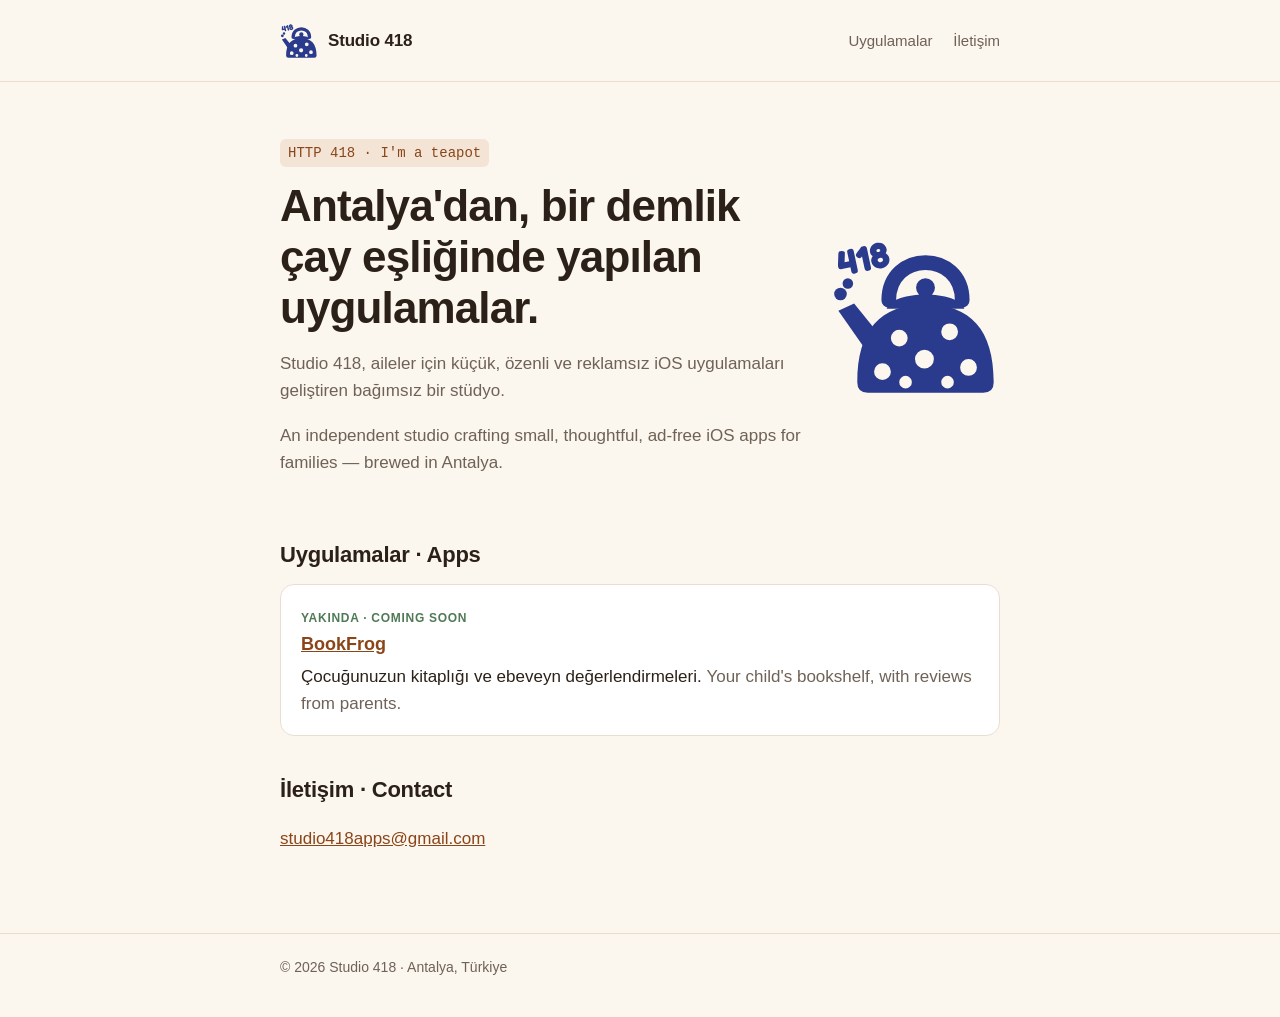
==== index.html @ d4dd8ea7 "add new file" ====
<!doctype html>
<html lang="tr">
<head>
  <meta charset="utf-8">
  <meta name="viewport" content="width=device-width, initial-scale=1">
  <title>Studio 418</title>
  <meta name="description" content="Studio 418 — Antalya'dan aileler için küçük ve özenli uygulamalar. Small, thoughtful apps for families.">
  <link rel="stylesheet" href="/assets/style.css">
  <link rel="icon" href="/assets/favicon.svg" type="image/svg+xml">
</head>
<body>
  <header class="site">
    <div class="wrap">
      <a class="brand" href="/">
        <svg viewBox="0 0 162 156" aria-hidden="true"><use href="/assets/teapot.svg#teapot"/></svg>
        Studio 418
      </a>
      <nav>
        <a href="#apps">Uygulamalar</a>
        <a href="#contact">İletişim</a>
      </nav>
    </div>
  </header>

  <main>
    <div class="wrap">
      <div class="hero">
        <div>
          <span class="code">HTTP 418 · I'm a teapot</span>
          <h1>Antalya'dan, bir demlik çay eşliğinde yapılan uygulamalar.</h1>
          <p class="muted">Studio 418, aileler için küçük, özenli ve reklamsız iOS uygulamaları geliştiren bağımsız bir stüdyo.</p>
          <p class="muted" lang="en">An independent studio crafting small, thoughtful, ad-free iOS apps for families — brewed in Antalya.</p>
        </div>
        <svg viewBox="0 0 162 156" role="img" aria-label="Çaydanlık / Teapot"><use href="/assets/teapot.svg#teapot"/></svg>
      </div>

      <h2 id="apps">Uygulamalar · Apps</h2>
      <div class="cards">
        <div class="card">
          <span class="tag">Yakında · <span lang="en">Coming soon</span></span>
          <h3><a href="/bookfrog/">BookFrog</a></h3>
          <p>Çocuğunuzun kitaplığı ve ebeveyn değerlendirmeleri. <span class="muted" lang="en">Your child's bookshelf, with reviews from parents.</span></p>
        </div>
      </div>

      <h2 id="contact">İletişim · Contact</h2>
      <p><a href="mailto:studio418apps@gmail.com">studio418apps@gmail.com</a></p>
    </div>
  </main>

  <footer class="site">
    <div class="wrap">© 2026 Studio 418 · Antalya, Türkiye</div>
  </footer>
</body>
</html>
---- assets/style.css ----
:root {
  --bg: #fbf6ee;
  --surface: #ffffff;
  --ink: #2b2118;
  --muted: #6f6257;
  --tea: #b5652a;
  --tea-deep: #8a4518;
  --leaf: #4f7a55;
  --line: #eadfce;
  --radius: 14px;
  --mark: #2A3A8C;
}
@media (prefers-color-scheme: dark) {
  :root {
    --bg: #1c1612;
    --surface: #26201a;
    --ink: #f3ebe1;
    --muted: #b8a999;
    --tea: #e0904f;
    --tea-deep: #f0aa6c;
    --leaf: #8bbf8f;
    --line: #3a3027;
    --mark: #C9D0F5;
  }
}
* { box-sizing: border-box; }
html { -webkit-text-size-adjust: 100%; }
body {
  margin: 0;
  background: var(--bg);
  color: var(--ink);
  font-family: -apple-system, BlinkMacSystemFont, "Segoe UI", Roboto, "Helvetica Neue", Arial, sans-serif;
  line-height: 1.6;
  font-size: 17px;
}
a { color: var(--tea-deep); }
a:hover { color: var(--tea); }
.wrap { max-width: 760px; margin: 0 auto; padding: 0 20px; }
header.site {
  padding: 22px 0;
  border-bottom: 1px solid var(--line);
}
header.site .wrap { display: flex; align-items: center; justify-content: space-between; gap: 12px; }
.brand { display: flex; align-items: center; gap: 10px; text-decoration: none; color: var(--ink); font-weight: 700; letter-spacing: -0.01em; }
.brand svg { width: 38px; height: 37px; color: var(--mark); }
nav a { margin-left: 16px; text-decoration: none; color: var(--muted); font-size: 15px; }
nav a:hover { color: var(--ink); }
main { padding: 40px 0 64px; }
h1 { font-size: clamp(30px, 6vw, 44px); line-height: 1.15; letter-spacing: -0.02em; margin: 0 0 12px; }
h2 { font-size: 22px; margin: 36px 0 8px; letter-spacing: -0.01em; }
h3 { font-size: 18px; margin: 24px 0 6px; }
p, li { color: var(--ink); }
.muted { color: var(--muted); }
.hero { display: grid; grid-template-columns: 1fr; gap: 24px; align-items: center; padding: 16px 0 8px; }
.hero svg { width: 170px; height: 164px; color: var(--mark); }
@media (min-width: 640px) {
  .hero { grid-template-columns: 1fr 170px; }
}
.code { font-family: ui-monospace, SFMono-Regular, Menlo, Consolas, monospace; font-size: 14px; color: var(--tea-deep); background: color-mix(in srgb, var(--tea) 12%, transparent); padding: 3px 8px; border-radius: 6px; display: inline-block; margin-bottom: 14px; }
.cards { display: grid; gap: 14px; margin-top: 12px; }
.card { background: var(--surface); border: 1px solid var(--line); border-radius: var(--radius); padding: 18px 20px; }
.card h3 { margin: 0 0 4px; }
.card p { margin: 0; }
.tag { font-size: 12px; font-weight: 600; text-transform: uppercase; letter-spacing: 0.06em; color: var(--leaf); }
.lang-switch { font-size: 14px; color: var(--muted); }
.lang-switch a { margin-left: 8px; }
.doc section { scroll-margin-top: 20px; }
.doc ul { padding-left: 20px; }
.note { background: var(--surface); border-left: 4px solid var(--tea); padding: 12px 16px; border-radius: 8px; margin: 18px 0; }
footer.site { border-top: 1px solid var(--line); padding: 22px 0 40px; font-size: 14px; color: var(--muted); }
hr.sep { border: 0; border-top: 1px solid var(--line); margin: 48px 0; }
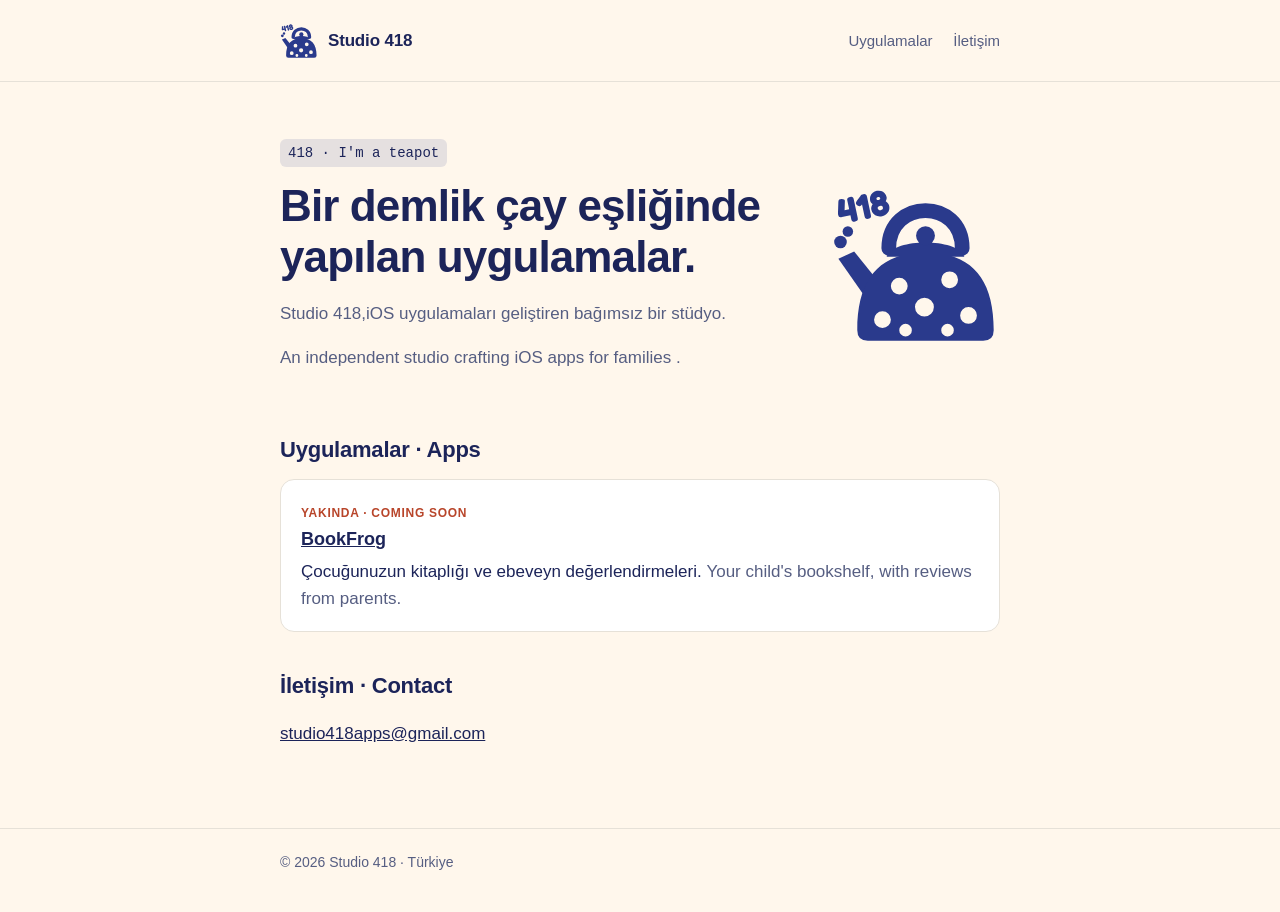
==== commit 94ce322d: "Update index.html" ====
--- a/index.html
+++ b/index.html
@@ -4,7 +4,7 @@
   <meta charset="utf-8">
   <meta name="viewport" content="width=device-width, initial-scale=1">
   <title>Studio 418</title>
-  <meta name="description" content="Studio 418 — Antalya'dan aileler için küçük ve özenli uygulamalar. Small, thoughtful apps for families.">
+  <meta name="description" content="Studio 418 — küçük ve özenli uygulamalar. Small, thoughtful apps">
   <link rel="stylesheet" href="/assets/style.css">
   <link rel="icon" href="/assets/favicon.svg" type="image/svg+xml">
 </head>
@@ -26,10 +26,10 @@
     <div class="wrap">
       <div class="hero">
         <div>
-          <span class="code">HTTP 418 · I'm a teapot</span>
-          <h1>Antalya'dan, bir demlik çay eşliğinde yapılan uygulamalar.</h1>
-          <p class="muted">Studio 418, aileler için küçük, özenli ve reklamsız iOS uygulamaları geliştiren bağımsız bir stüdyo.</p>
-          <p class="muted" lang="en">An independent studio crafting small, thoughtful, ad-free iOS apps for families — brewed in Antalya.</p>
+          <span class="code">418 · I'm a teapot</span>
+          <h1>Bir demlik çay eşliğinde yapılan uygulamalar.</h1>
+          <p class="muted">Studio 418,iOS uygulamaları geliştiren bağımsız bir stüdyo.</p>
+          <p class="muted" lang="en">An independent studio crafting iOS apps for families .</p>
         </div>
         <svg viewBox="0 0 162 156" role="img" aria-label="Çaydanlık / Teapot"><use href="/assets/teapot.svg#teapot"/></svg>
       </div>
@@ -49,7 +49,7 @@
   </main>
 
   <footer class="site">
-    <div class="wrap">© 2026 Studio 418 · Antalya, Türkiye</div>
+    <div class="wrap">© 2026 Studio 418 · Türkiye</div>
   </footer>
 </body>
 </html>
--- a/assets/style.css
+++ b/assets/style.css
@@ -1,25 +1,25 @@
 :root {
-  --bg: #fbf6ee;
+  --bg: #FFF7EC;
   --surface: #ffffff;
-  --ink: #2b2118;
-  --muted: #6f6257;
-  --tea: #b5652a;
-  --tea-deep: #8a4518;
-  --leaf: #4f7a55;
-  --line: #eadfce;
+  --ink: #1C2459;
+  --muted: #565E82;
+  --tea: #2A3A8C;
+  --tea-deep: #1C2459;
+  --leaf: #B8452A;
+  --line: #E6E1D8;
   --radius: 14px;
   --mark: #2A3A8C;
 }
 @media (prefers-color-scheme: dark) {
   :root {
-    --bg: #1c1612;
-    --surface: #26201a;
-    --ink: #f3ebe1;
-    --muted: #b8a999;
-    --tea: #e0904f;
-    --tea-deep: #f0aa6c;
-    --leaf: #8bbf8f;
-    --line: #3a3027;
+    --bg: #12152B;
+    --surface: #1B1F3B;
+    --ink: #ECEEF8;
+    --muted: #A9AFCF;
+    --tea: #9AA6F0;
+    --tea-deep: #C9D0F5;
+    --leaf: #F2A58C;
+    --line: #2A2F52;
     --mark: #C9D0F5;
   }
 }
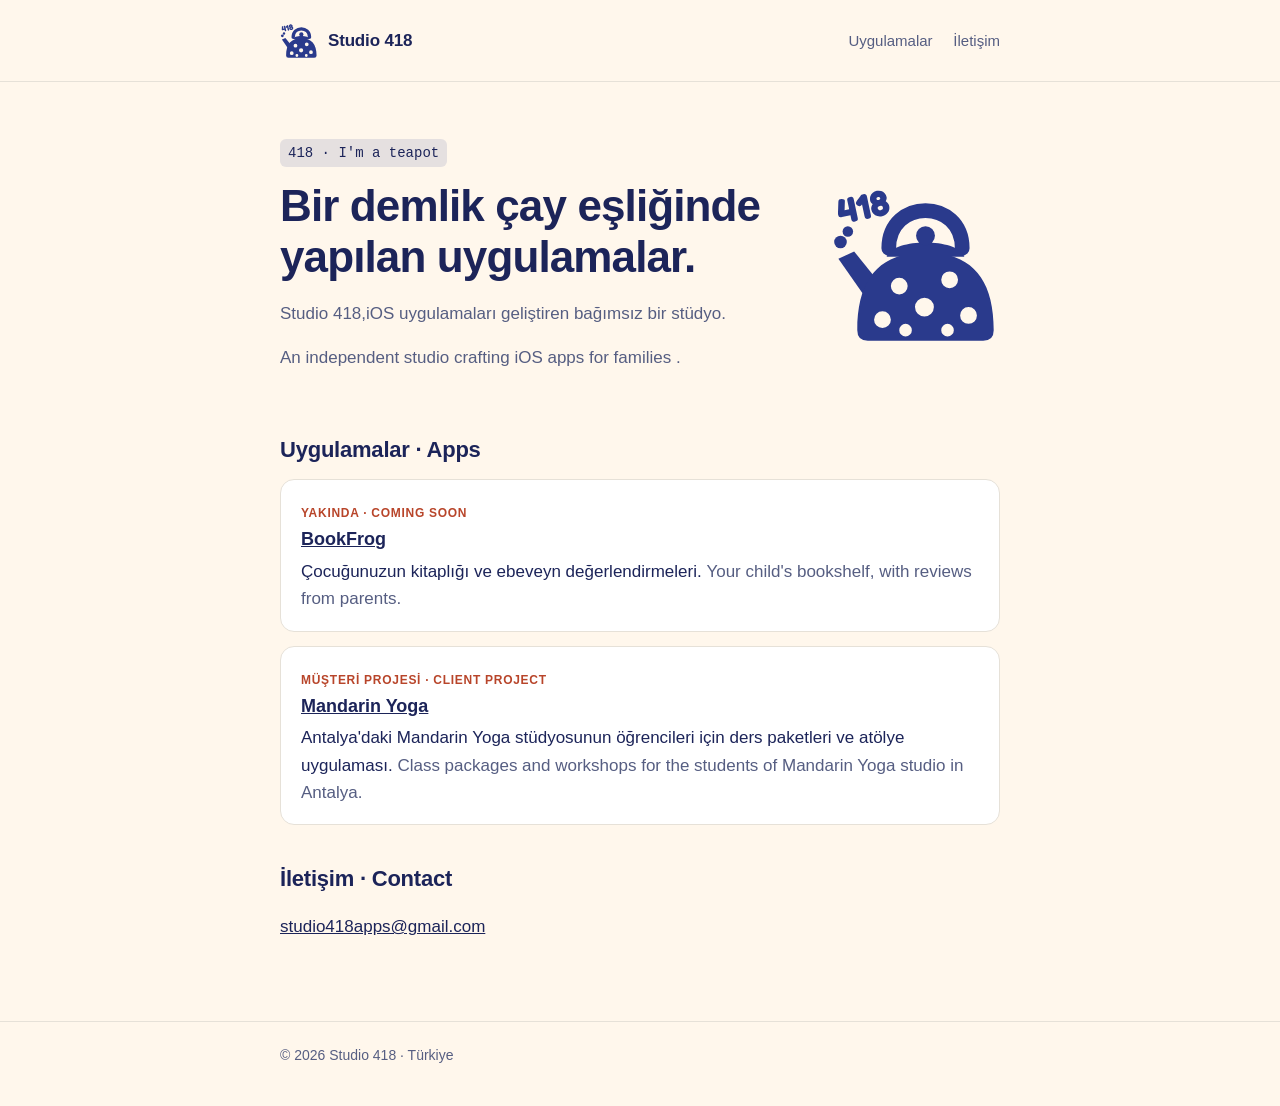
==== commit 24a3e820: "Update index.html" ====
--- a/index.html
+++ b/index.html
@@ -41,6 +41,11 @@
           <h3><a href="/bookfrog/">BookFrog</a></h3>
           <p>Çocuğunuzun kitaplığı ve ebeveyn değerlendirmeleri. <span class="muted" lang="en">Your child's bookshelf, with reviews from parents.</span></p>
         </div>
+        <div class="card">
+          <span class="tag">Müşteri projesi · <span lang="en">Client project</span></span>
+          <h3><a href="/mandarin-yoga/">Mandarin Yoga</a></h3>
+          <p>Antalya'daki Mandarin Yoga stüdyosunun öğrencileri için ders paketleri ve atölye uygulaması. <span class="muted" lang="en">Class packages and workshops for the students of Mandarin Yoga studio in Antalya.</span></p>
+        </div>
       </div>
 
       <h2 id="contact">İletişim · Contact</h2>
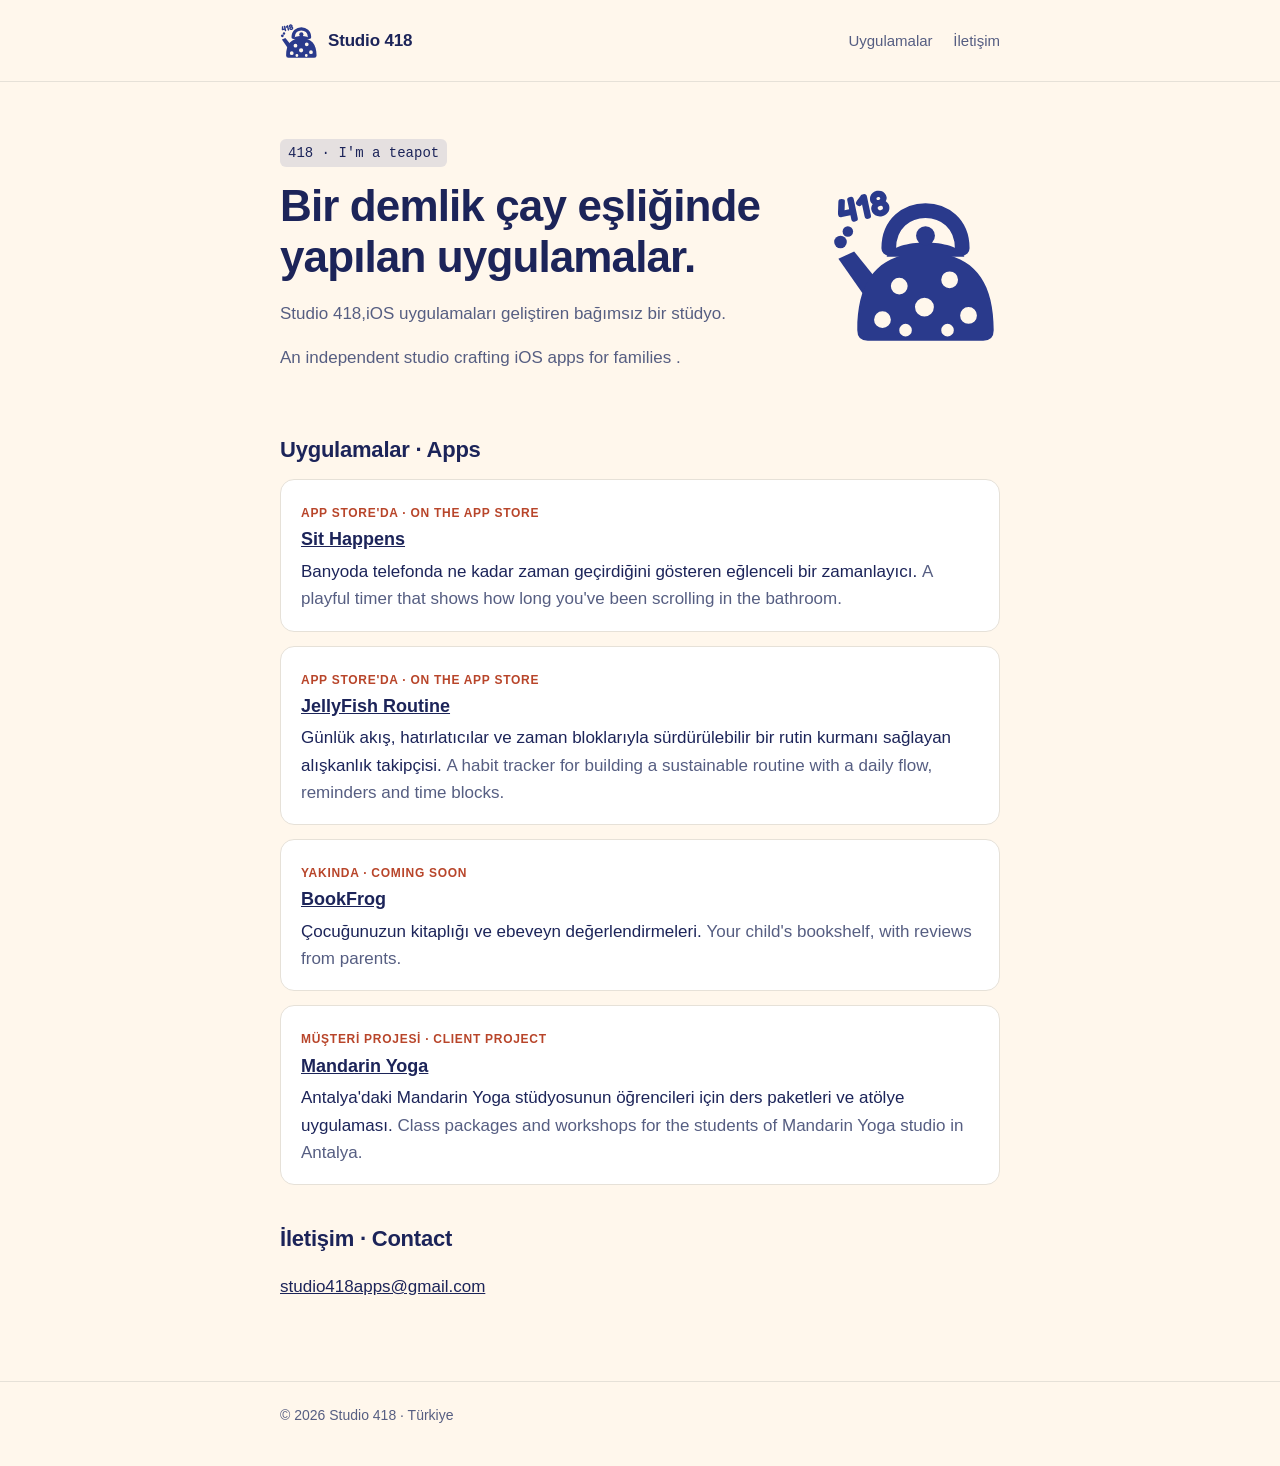
==== commit 9960bafc: "Update index.html" ====
--- a/index.html
+++ b/index.html
@@ -37,6 +37,16 @@
       <h2 id="apps">Uygulamalar · Apps</h2>
       <div class="cards">
         <div class="card">
+          <span class="tag">App Store'da · <span lang="en">On the App Store</span></span>
+          <h3><a href="/sit-happens/">Sit Happens</a></h3>
+          <p>Banyoda telefonda ne kadar zaman geçirdiğini gösteren eğlenceli bir zamanlayıcı. <span class="muted" lang="en">A playful timer that shows how long you've been scrolling in the bathroom.</span></p>
+        </div>
+        <div class="card">
+          <span class="tag">App Store'da · <span lang="en">On the App Store</span></span>
+          <h3><a href="/jellyfish-routine/">JellyFish Routine</a></h3>
+          <p>Günlük akış, hatırlatıcılar ve zaman bloklarıyla sürdürülebilir bir rutin kurmanı sağlayan alışkanlık takipçisi. <span class="muted" lang="en">A habit tracker for building a sustainable routine with a daily flow, reminders and time blocks.</span></p>
+        </div>
+        <div class="card">
           <span class="tag">Yakında · <span lang="en">Coming soon</span></span>
           <h3><a href="/bookfrog/">BookFrog</a></h3>
           <p>Çocuğunuzun kitaplığı ve ebeveyn değerlendirmeleri. <span class="muted" lang="en">Your child's bookshelf, with reviews from parents.</span></p>
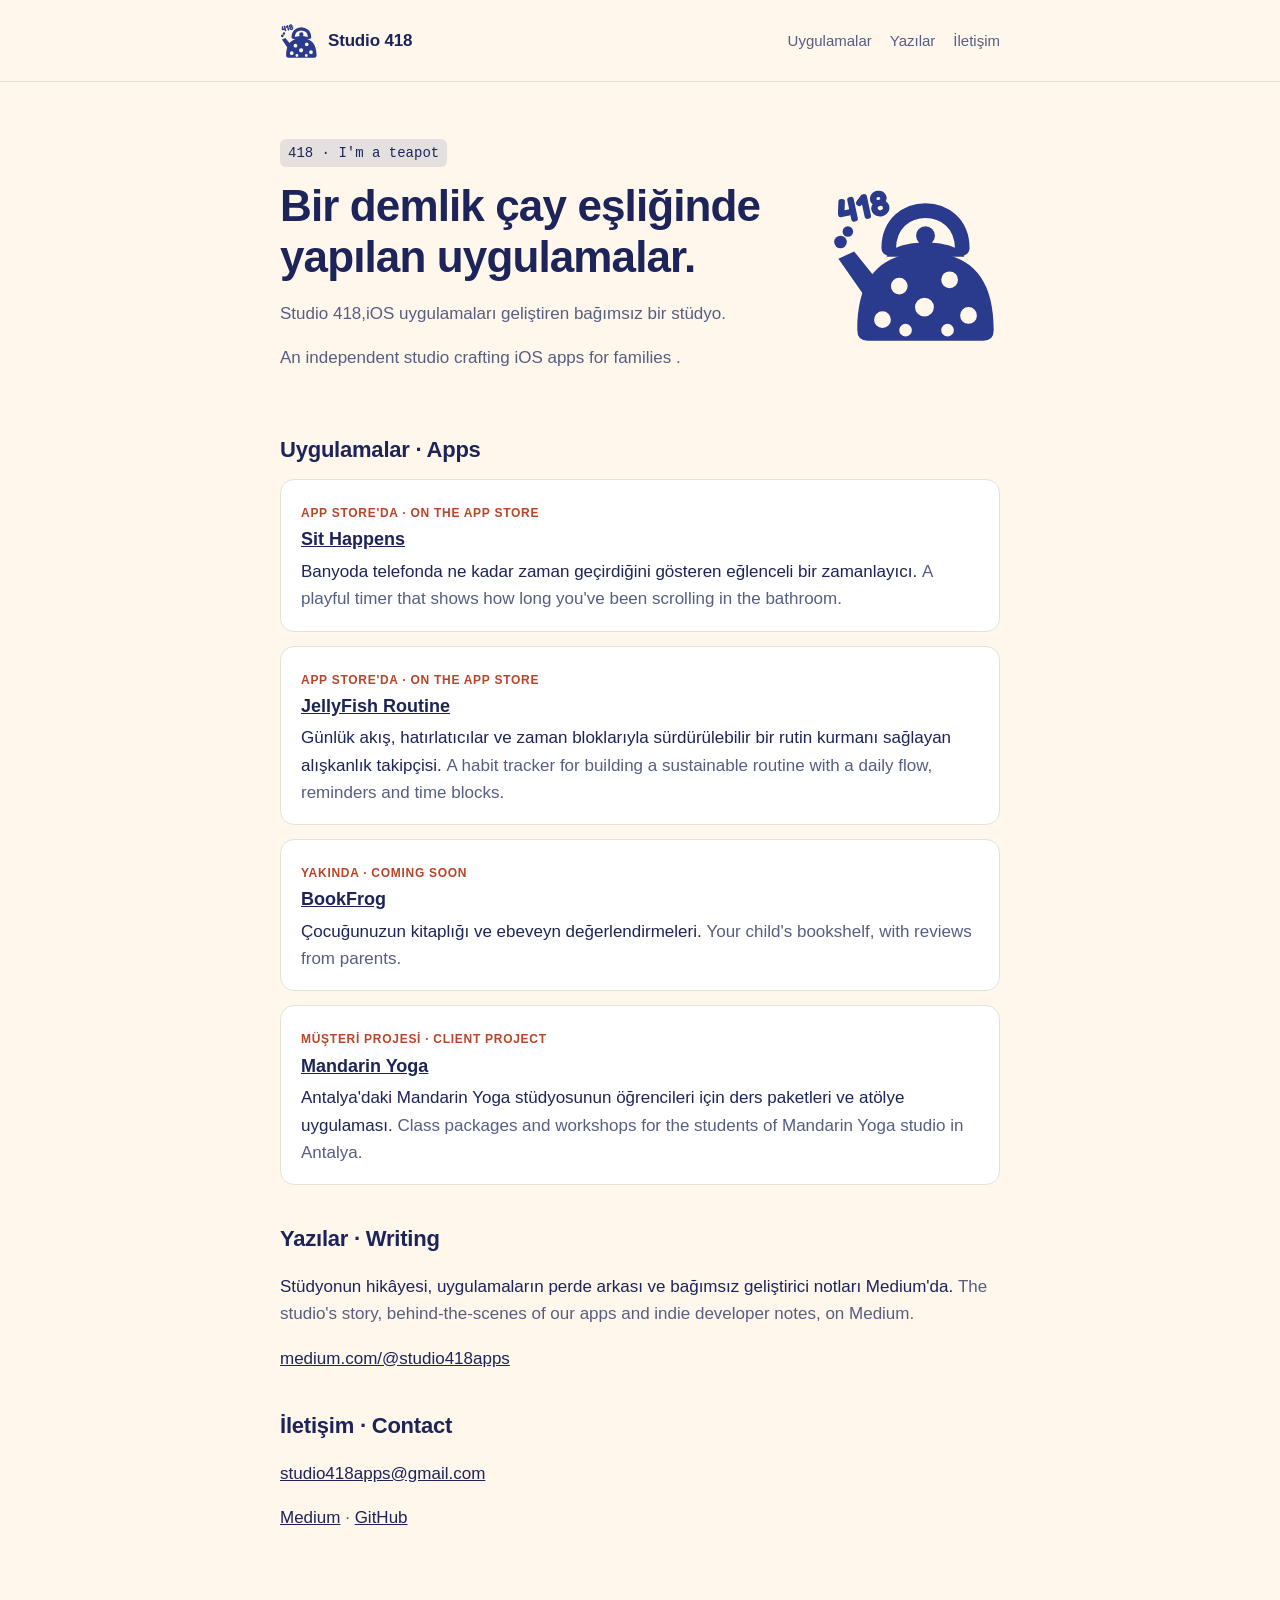
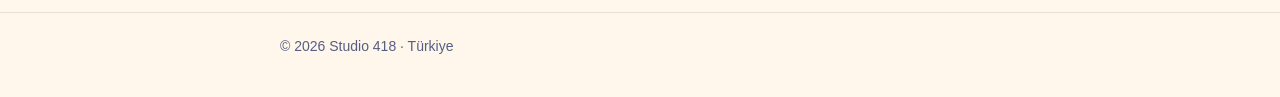
==== commit 9e4f5baf: "added new style" ====
--- a/index.html
+++ b/index.html
@@ -17,6 +17,7 @@
       </a>
       <nav>
         <a href="#apps">Uygulamalar</a>
+        <a href="https://medium.com/@studio418apps">Yazılar</a>
         <a href="#contact">İletişim</a>
       </nav>
     </div>
@@ -58,8 +59,13 @@
         </div>
       </div>
 
+      <h2 id="writing">Yazılar · <span lang="en">Writing</span></h2>
+      <p>Stüdyonun hikâyesi, uygulamaların perde arkası ve bağımsız geliştirici notları Medium'da. <span class="muted" lang="en">The studio's story, behind-the-scenes of our apps and indie developer notes, on Medium.</span></p>
+      <p><a href="https://medium.com/@studio418apps">medium.com/@studio418apps</a></p>
+
       <h2 id="contact">İletişim · Contact</h2>
       <p><a href="mailto:studio418apps@gmail.com">studio418apps@gmail.com</a></p>
+      <p class="muted"><a href="https://medium.com/@studio418apps">Medium</a> · <a href="https://github.com/studio418apps">GitHub</a></p>
     </div>
   </main>
 
--- a/assets/style.css
+++ b/assets/style.css
@@ -40,10 +40,11 @@
   padding: 22px 0;
   border-bottom: 1px solid var(--line);
 }
-header.site .wrap { display: flex; align-items: center; justify-content: space-between; gap: 12px; }
-.brand { display: flex; align-items: center; gap: 10px; text-decoration: none; color: var(--ink); font-weight: 700; letter-spacing: -0.01em; }
+header.site .wrap { display: flex; flex-wrap: wrap; align-items: center; justify-content: space-between; gap: 10px 16px; }
+.brand { display: flex; align-items: center; gap: 10px; text-decoration: none; color: var(--ink); font-weight: 700; letter-spacing: -0.01em; white-space: nowrap; }
 .brand svg { width: 38px; height: 37px; color: var(--mark); }
-nav a { margin-left: 16px; text-decoration: none; color: var(--muted); font-size: 15px; }
+nav { display: flex; flex-wrap: wrap; gap: 4px 18px; }
+nav a { text-decoration: none; color: var(--muted); font-size: 15px; white-space: nowrap; }
 nav a:hover { color: var(--ink); }
 main { padding: 40px 0 64px; }
 h1 { font-size: clamp(30px, 6vw, 44px); line-height: 1.15; letter-spacing: -0.02em; margin: 0 0 12px; }
@@ -68,4 +69,6 @@
 .doc ul { padding-left: 20px; }
 .note { background: var(--surface); border-left: 4px solid var(--tea); padding: 12px 16px; border-radius: 8px; margin: 18px 0; }
 footer.site { border-top: 1px solid var(--line); padding: 22px 0 40px; font-size: 14px; color: var(--muted); }
+.btn { display: inline-block; min-height: 44px; box-sizing: border-box; padding: 11px 20px; line-height: 1.4; text-align: center; border-radius: 12px; background: var(--tea); color: var(--bg); font-weight: 600; text-decoration: none; margin: 8px 0 4px; }
+.btn:hover { background: var(--tea-deep); color: var(--bg); }
 hr.sep { border: 0; border-top: 1px solid var(--line); margin: 48px 0; }
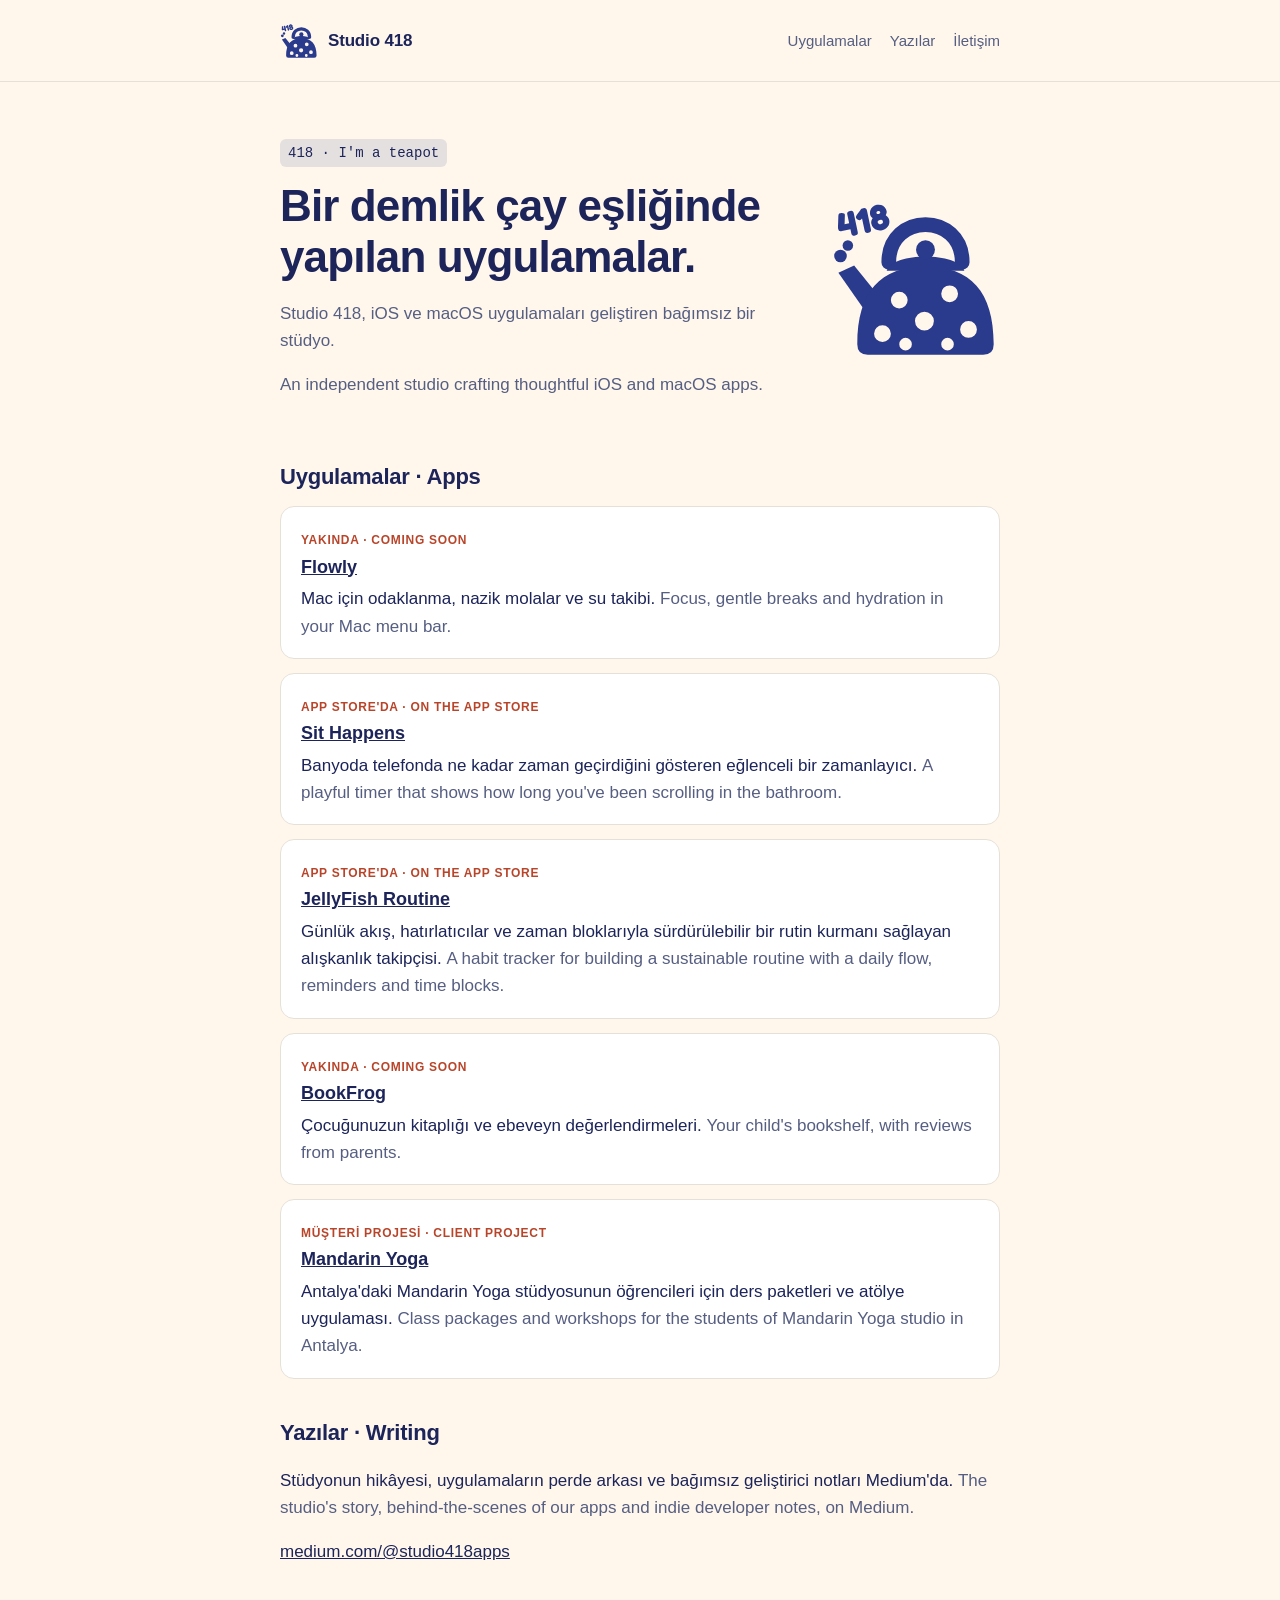
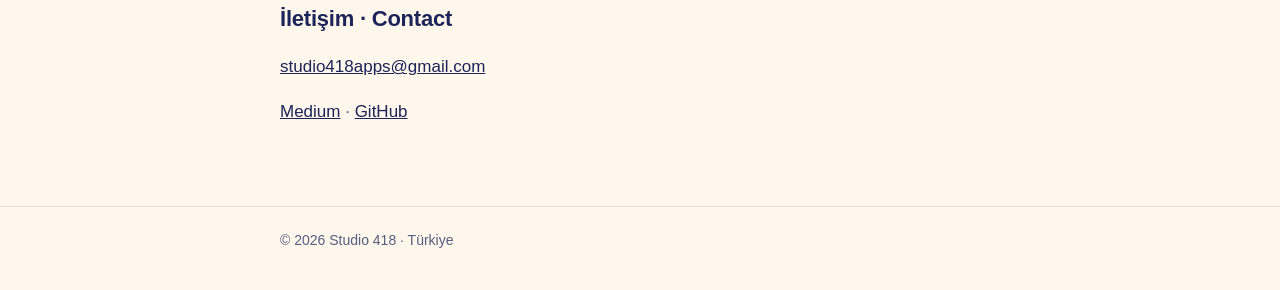
==== commit 94c78f07: "Add Flowly product, privacy and support pages" ====
--- a/index.html
+++ b/index.html
@@ -29,14 +29,19 @@
         <div>
           <span class="code">418 · I'm a teapot</span>
           <h1>Bir demlik çay eşliğinde yapılan uygulamalar.</h1>
-          <p class="muted">Studio 418,iOS uygulamaları geliştiren bağımsız bir stüdyo.</p>
-          <p class="muted" lang="en">An independent studio crafting iOS apps for families .</p>
+          <p class="muted">Studio 418, iOS ve macOS uygulamaları geliştiren bağımsız bir stüdyo.</p>
+          <p class="muted" lang="en">An independent studio crafting thoughtful iOS and macOS apps.</p>
         </div>
         <svg viewBox="0 0 162 156" role="img" aria-label="Çaydanlık / Teapot"><use href="/assets/teapot.svg#teapot"/></svg>
       </div>
 
       <h2 id="apps">Uygulamalar · Apps</h2>
       <div class="cards">
+        <div class="card">
+          <span class="tag">Yakında · <span lang="en">Coming soon</span></span>
+          <h3><a href="/flowly/tr/">Flowly</a></h3>
+          <p>Mac için odaklanma, nazik molalar ve su takibi. <span class="muted" lang="en">Focus, gentle breaks and hydration in your Mac menu bar.</span></p>
+        </div>
         <div class="card">
           <span class="tag">App Store'da · <span lang="en">On the App Store</span></span>
           <h3><a href="/sit-happens/">Sit Happens</a></h3>
